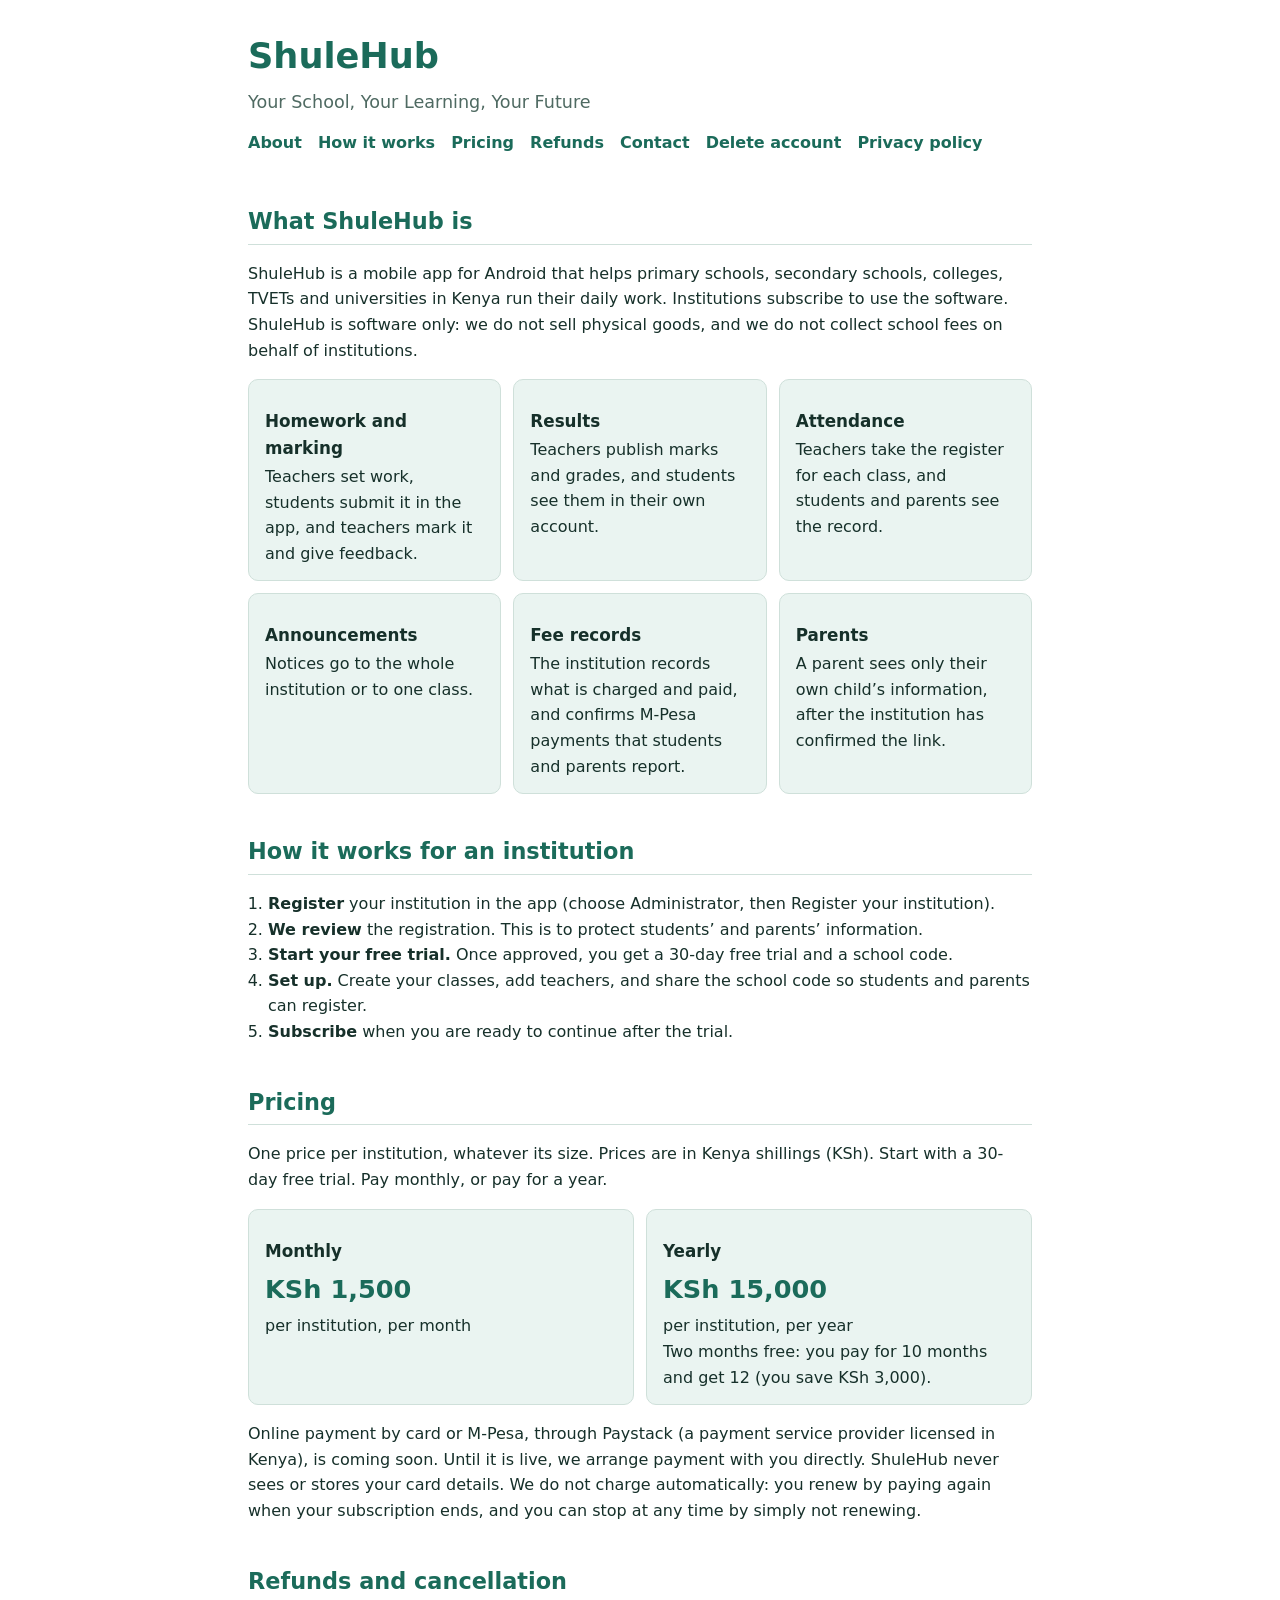
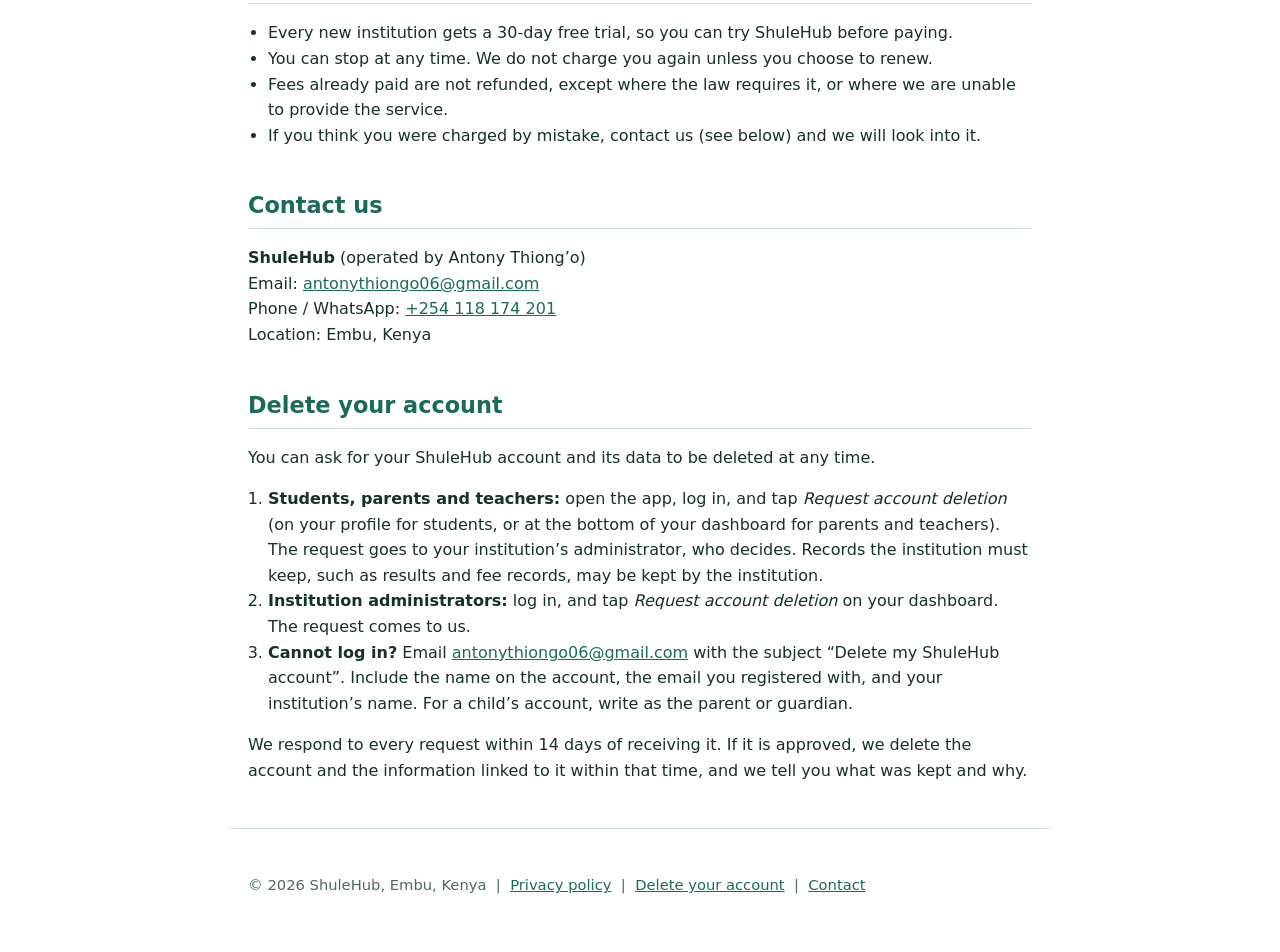
==== index.html @ 8aba0220 "Add files via upload" ====
<!DOCTYPE html>
<html lang="en">
<head>
<meta charset="utf-8">
<meta name="viewport" content="width=device-width, initial-scale=1">
<title>ShuleHub – School management app for Kenya</title>
<meta name="description" content="ShuleHub is a mobile app for schools, colleges, TVETs and universities in Kenya. Homework, results, attendance, announcements and fee records in one place.">
<style>
  :root {
    --bg: #ffffff;
    --text: #16302a;
    --muted: #4f6a62;
    --line: #cfe0da;
    --accent: #1b6b5a;
    --accent-text: #ffffff;
    --card: #eaf4f1;
  }
  @media (prefers-color-scheme: dark) {
    :root {
      --bg: #0f1a17;
      --text: #e4f1ed;
      --muted: #9bb8af;
      --line: #25403a;
      --accent: #5fc3a8;
      --accent-text: #08201a;
      --card: #16261f;
    }
  }
  * { box-sizing: border-box; }
  html { scroll-behavior: smooth; }
  body {
    margin: 0;
    background: var(--bg);
    color: var(--text);
    font-family: system-ui, -apple-system, "Segoe UI", Roboto, Arial, sans-serif;
    line-height: 1.6;
  }
  header, main, footer { max-width: 820px; margin: 0 auto; padding: 0 18px; }
  header { padding-top: 28px; padding-bottom: 8px; }
  h1 { color: var(--accent); font-size: 2.2rem; margin: 0; }
  .tagline { color: var(--muted); margin: 4px 0 14px; font-size: 1.1rem; }
  nav { display: flex; flex-wrap: wrap; gap: 6px 16px; margin: 10px 0 0; }
  nav a { color: var(--accent); text-decoration: none; font-weight: 600; }
  nav a:hover { text-decoration: underline; }
  h2 { color: var(--accent); font-size: 1.4rem; margin: 40px 0 8px; border-bottom: 1px solid var(--line); padding-bottom: 4px; }
  h3 { font-size: 1.05rem; margin: 14px 0 2px; }
  .grid { display: grid; grid-template-columns: repeat(auto-fit, minmax(230px, 1fr)); gap: 12px; margin: 12px 0; }
  .card { background: var(--card); border: 1px solid var(--line); border-radius: 10px; padding: 14px 16px; }
  .price { font-size: 1.6rem; font-weight: 700; color: var(--accent); margin: 4px 0; }
  .todo { background: #fff3a3; color: #000; padding: 0 4px; border-radius: 3px; }
  ol, ul { padding-left: 20px; }
  a { color: var(--accent); }
  footer { color: var(--muted); font-size: 0.92rem; padding-top: 30px; padding-bottom: 40px; border-top: 1px solid var(--line); margin-top: 44px; }
</style>
</head>
<body>

<header>
  <h1>ShuleHub</h1>
  <p class="tagline">Your School, Your Learning, Your Future</p>
  <nav>
    <a href="#about">About</a>
    <a href="#how">How it works</a>
    <a href="#pricing">Pricing</a>
    <a href="#refunds">Refunds</a>
    <a href="#contact">Contact</a>
    <a href="#delete-account">Delete account</a>
    <a href="privacy.html">Privacy policy</a>
  </nav>
</header>

<main>

<h2 id="about">What ShuleHub is</h2>
<p>
  ShuleHub is a mobile app for Android that helps primary schools, secondary schools, colleges, TVETs and
  universities in Kenya run their daily work. Institutions subscribe to use the software. ShuleHub
  is software only: we do not sell physical goods, and we do not collect school fees on behalf of institutions.
</p>
<div class="grid">
  <div class="card"><h3>Homework and marking</h3>Teachers set work, students submit it in the app, and teachers mark it and give feedback.</div>
  <div class="card"><h3>Results</h3>Teachers publish marks and grades, and students see them in their own account.</div>
  <div class="card"><h3>Attendance</h3>Teachers take the register for each class, and students and parents see the record.</div>
  <div class="card"><h3>Announcements</h3>Notices go to the whole institution or to one class.</div>
  <div class="card"><h3>Fee records</h3>The institution records what is charged and paid, and confirms M-Pesa payments that students and parents report.</div>
  <div class="card"><h3>Parents</h3>A parent sees only their own child’s information, after the institution has confirmed the link.</div>
</div>

<h2 id="how">How it works for an institution</h2>
<ol>
  <li><strong>Register</strong> your institution in the app (choose Administrator, then Register your institution).</li>
  <li><strong>We review</strong> the registration. This is to protect students’ and parents’ information.</li>
  <li><strong>Start your free trial.</strong> Once approved, you get a 30-day free trial and a school code.</li>
  <li><strong>Set up.</strong> Create your classes, add teachers, and share the school code so students and parents can register.</li>
  <li><strong>Subscribe</strong> when you are ready to continue after the trial.</li>
</ol>

<h2 id="pricing">Pricing</h2>
<p>
  One price per institution, whatever its size. Prices are in Kenya shillings (KSh). Start with a 30-day free trial.
  Pay monthly, or pay for a year.
</p>
<div class="grid">
  <div class="card">
    <h3>Monthly</h3>
    <div class="price">KSh 1,500</div>
    <div>per institution, per month</div>
  </div>
  <div class="card">
    <h3>Yearly</h3>
    <div class="price">KSh 15,000</div>
    <div>per institution, per year</div>
    <div>Two months free: you pay for 10 months and get 12 (you save KSh 3,000).</div>
  </div>
</div>
<p>
  Online payment by card or M-Pesa, through Paystack (a payment service provider licensed in Kenya), is coming
  soon. Until it is live, we arrange payment with you directly. ShuleHub never sees or stores your card details.
  We do not charge automatically: you renew by paying again when your subscription ends,
  and you can stop at any time by simply not renewing.
</p>

<h2 id="refunds">Refunds and cancellation</h2>
<ul>
  <li>Every new institution gets a 30-day free trial, so you can try ShuleHub before paying.</li>
  <li>You can stop at any time. We do not charge you again unless you choose to renew.</li>
  <li>Fees already paid are not refunded, except where the law requires it, or where we are unable to provide the service.</li>
  <li>If you think you were charged by mistake, contact us (see below) and we will look into it.</li>
</ul>

<h2 id="contact">Contact us</h2>
<p>
  <strong>ShuleHub</strong> (operated by Antony Thiong’o)<br>
  Email: <a href="mailto:antonythiongo06@gmail.com">antonythiongo06@gmail.com</a><br>
  Phone / WhatsApp: <a href="tel:+254118174201">+254 118 174 201</a><br>
  Location: Embu, Kenya
</p>

<h2 id="delete-account">Delete your account</h2>
<p>
  You can ask for your ShuleHub account and its data to be deleted at any time.
</p>
<ol>
  <li><strong>Students, parents and teachers:</strong> open the app, log in, and tap <em>Request account deletion</em>
    (on your profile for students, or at the bottom of your dashboard for parents and teachers).
    The request goes to your institution’s administrator, who decides. Records the institution must
    keep, such as results and fee records, may be kept by the institution.</li>
  <li><strong>Institution administrators:</strong> log in, and tap <em>Request account deletion</em> on your dashboard.
    The request comes to us.</li>
  <li><strong>Cannot log in?</strong> Email
    <a href="mailto:antonythiongo06@gmail.com?subject=Delete%20my%20ShuleHub%20account">antonythiongo06@gmail.com</a>
    with the subject “Delete my ShuleHub account”. Include the name on the account, the email you registered with, and your institution’s name.
    For a child’s account, write as the parent or guardian.</li>
</ol>
<p>
  We respond to every request within 14 days of receiving it. If it is approved, we delete the account and the
  information linked to it within that time, and we tell you what was kept and why.
</p>

</main>

<footer>
  <p>
    © 2026 ShuleHub, Embu, Kenya &nbsp;|&nbsp;
    <a href="privacy.html">Privacy policy</a> &nbsp;|&nbsp;
    <a href="#delete-account">Delete your account</a> &nbsp;|&nbsp;
    <a href="mailto:antonythiongo06@gmail.com">Contact</a>
  </p>
</footer>

</body>
</html>
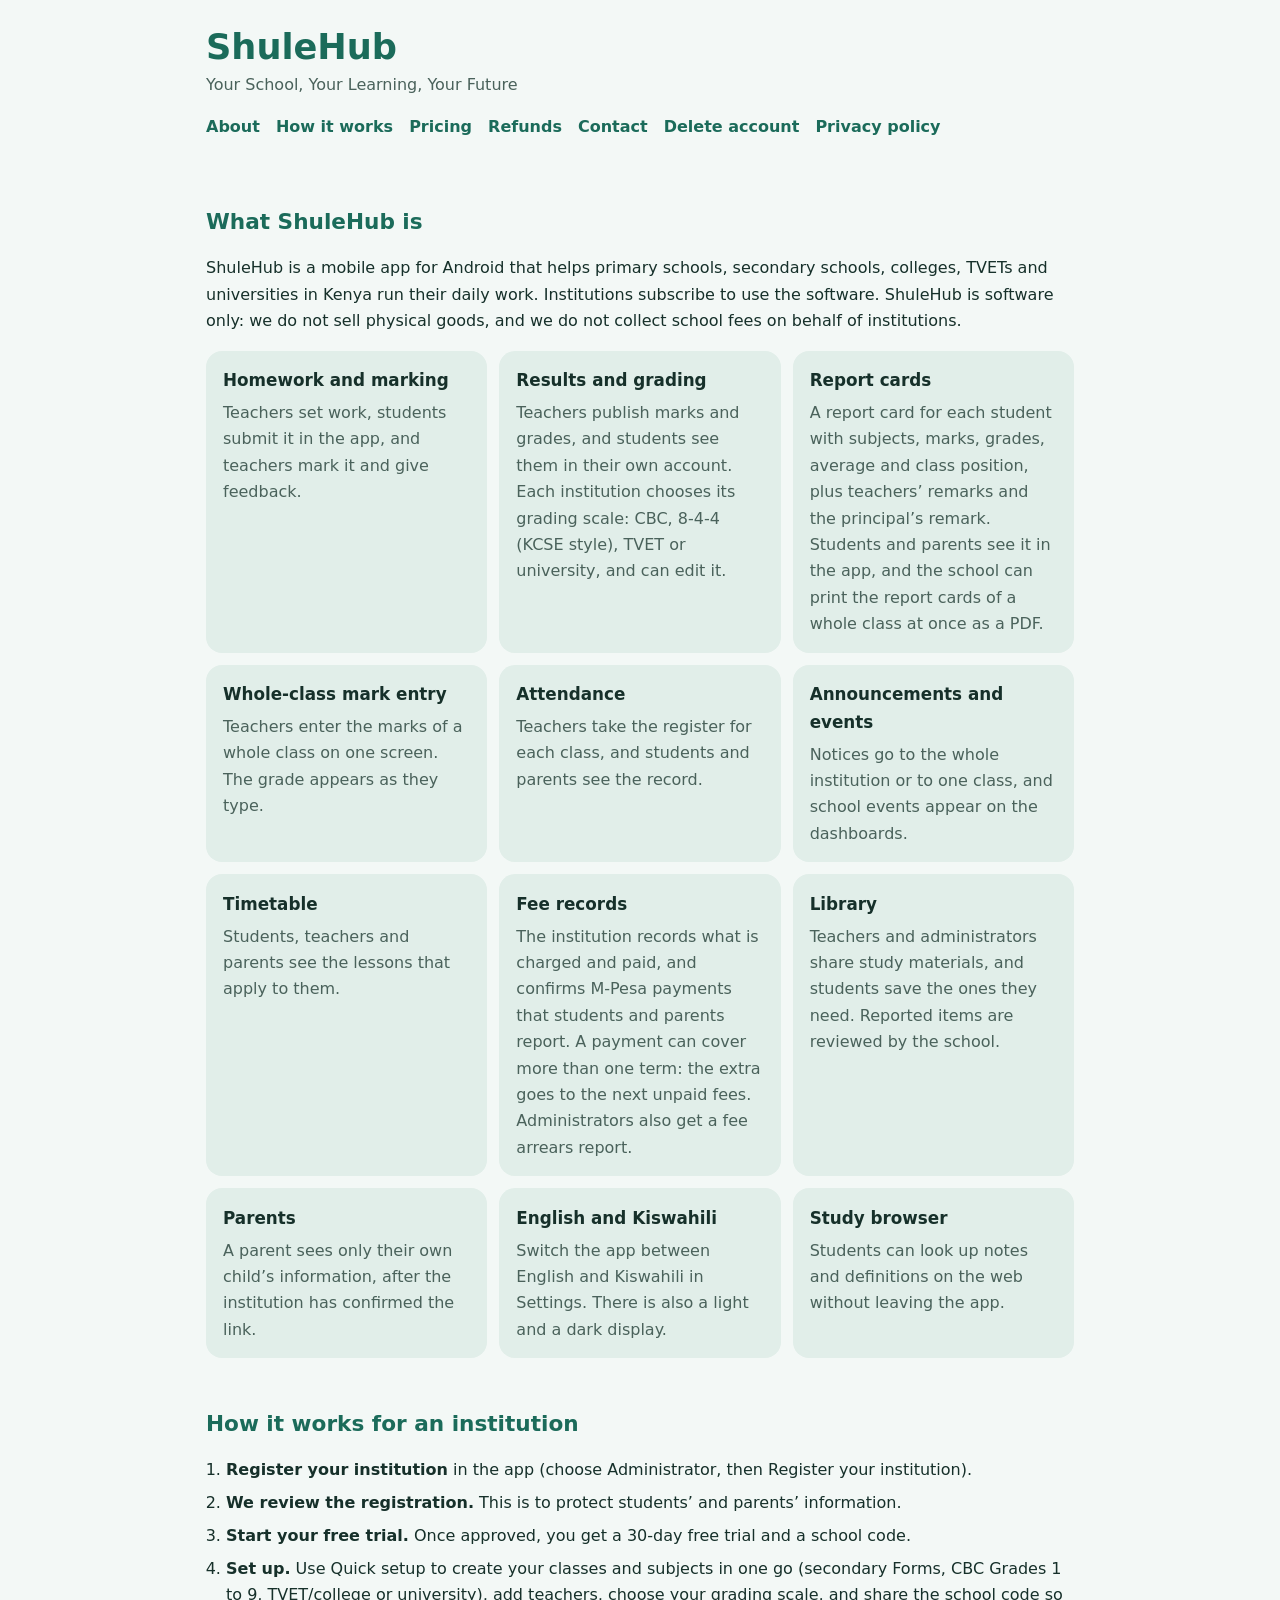
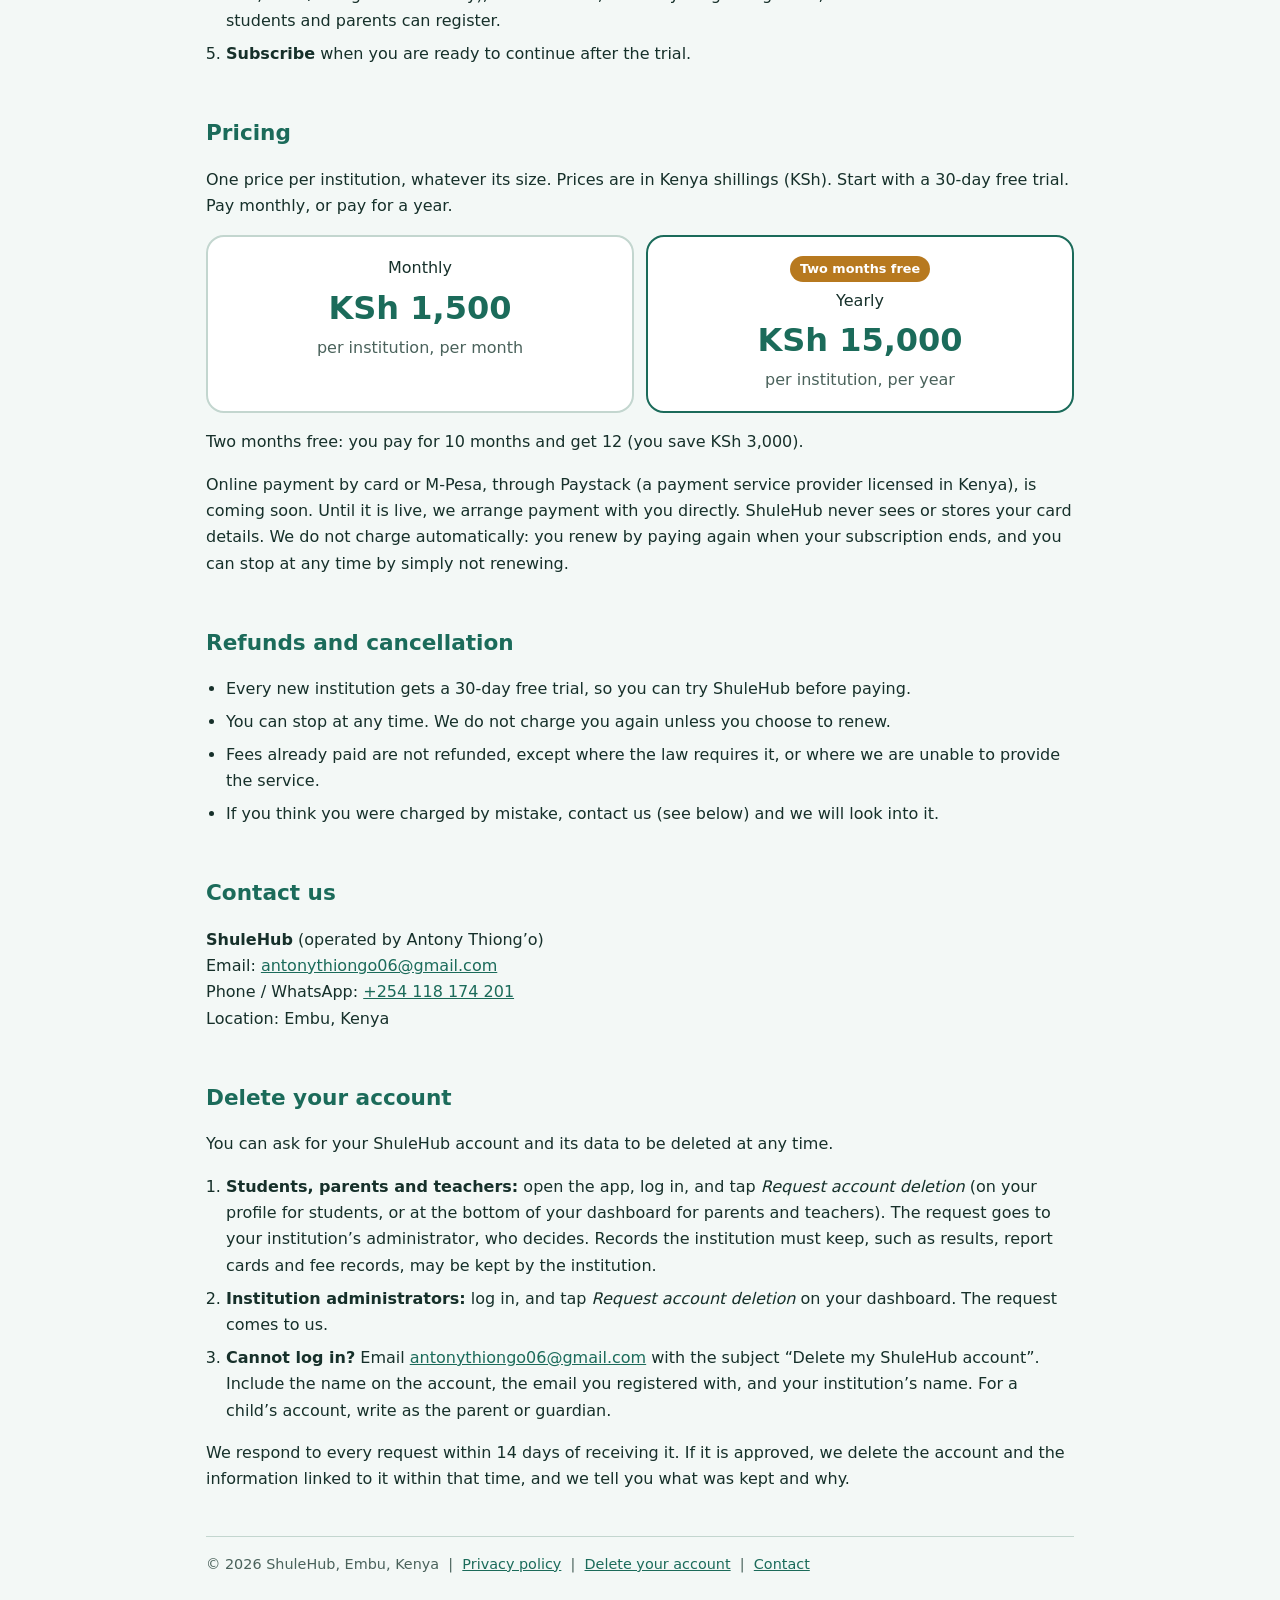
==== commit b6b5f626: "Add files via upload" ====
--- a/index.html
+++ b/index.html
@@ -1,124 +1,111 @@
-<!DOCTYPE html>
+<!doctype html>
 <html lang="en">
 <head>
 <meta charset="utf-8">
 <meta name="viewport" content="width=device-width, initial-scale=1">
-<title>ShuleHub – School management app for Kenya</title>
-<meta name="description" content="ShuleHub is a mobile app for schools, colleges, TVETs and universities in Kenya. Homework, results, attendance, announcements and fee records in one place.">
+<title>ShuleHub – Your School, Your Learning, Your Future</title>
+<meta name="description" content="ShuleHub is an Android app for primary schools, secondary schools, colleges, TVETs and universities in Kenya: homework, results, report cards, attendance, announcements and fee records.">
 <style>
-  :root {
-    --bg: #ffffff;
-    --text: #16302a;
-    --muted: #4f6a62;
-    --line: #cfe0da;
-    --accent: #1b6b5a;
-    --accent-text: #ffffff;
-    --card: #eaf4f1;
+  :root{
+    --bg:#f3f8f6; --card:#ffffff; --ink:#16302a; --muted:#4a625b;
+    --brand:#1b6b5a; --on-brand:#ffffff; --brand-soft:#e1eee9; --line:#c3d6cf; --accent:#b7791f;
   }
-  @media (prefers-color-scheme: dark) {
-    :root {
-      --bg: #0f1a17;
-      --text: #e4f1ed;
-      --muted: #9bb8af;
-      --line: #25403a;
-      --accent: #5fc3a8;
-      --accent-text: #08201a;
-      --card: #16261f;
+  @media (prefers-color-scheme: dark){
+    :root{
+      --bg:#0f1a17; --card:#16241f; --ink:#e4f1ed; --muted:#b7ccc5;
+      --brand:#5fc3a8; --on-brand:#08201a; --brand-soft:#21332d; --line:#33463f; --accent:#f0c070;
     }
   }
-  * { box-sizing: border-box; }
-  html { scroll-behavior: smooth; }
-  body {
-    margin: 0;
-    background: var(--bg);
-    color: var(--text);
-    font-family: system-ui, -apple-system, "Segoe UI", Roboto, Arial, sans-serif;
-    line-height: 1.6;
-  }
-  header, main, footer { max-width: 820px; margin: 0 auto; padding: 0 18px; }
-  header { padding-top: 28px; padding-bottom: 8px; }
-  h1 { color: var(--accent); font-size: 2.2rem; margin: 0; }
-  .tagline { color: var(--muted); margin: 4px 0 14px; font-size: 1.1rem; }
-  nav { display: flex; flex-wrap: wrap; gap: 6px 16px; margin: 10px 0 0; }
-  nav a { color: var(--accent); text-decoration: none; font-weight: 600; }
-  nav a:hover { text-decoration: underline; }
-  h2 { color: var(--accent); font-size: 1.4rem; margin: 40px 0 8px; border-bottom: 1px solid var(--line); padding-bottom: 4px; }
-  h3 { font-size: 1.05rem; margin: 14px 0 2px; }
-  .grid { display: grid; grid-template-columns: repeat(auto-fit, minmax(230px, 1fr)); gap: 12px; margin: 12px 0; }
-  .card { background: var(--card); border: 1px solid var(--line); border-radius: 10px; padding: 14px 16px; }
-  .price { font-size: 1.6rem; font-weight: 700; color: var(--accent); margin: 4px 0; }
-  .todo { background: #fff3a3; color: #000; padding: 0 4px; border-radius: 3px; }
-  ol, ul { padding-left: 20px; }
-  a { color: var(--accent); }
-  footer { color: var(--muted); font-size: 0.92rem; padding-top: 30px; padding-bottom: 40px; border-top: 1px solid var(--line); margin-top: 44px; }
+  *{box-sizing:border-box}
+  html{scroll-behavior:smooth}
+  body{margin:0;background:var(--bg);color:var(--ink);
+    font:16px/1.65 system-ui,-apple-system,"Segoe UI",Roboto,Arial,sans-serif}
+  .wrap{max-width:900px;margin:0 auto;padding:0 16px 56px}
+  a{color:var(--brand)}
+  header{padding:28px 0 8px}
+  header h1{margin:0;font-size:2.2rem;line-height:1.1;color:var(--brand)}
+  header p{margin:.3em 0 0;color:var(--muted)}
+  nav{display:flex;flex-wrap:wrap;gap:6px 16px;margin:16px 0 8px}
+  nav a{font-weight:600;text-decoration:none}
+  h2{font-size:1.35rem;margin:2.2em 0 .6em;color:var(--brand);scroll-margin-top:12px}
+  h3{margin:.1em 0 .3em;font-size:1.05rem}
+  .grid{display:grid;grid-template-columns:repeat(auto-fit,minmax(250px,1fr));gap:12px}
+  .card{background:var(--card);border:1px solid var(--line);border-radius:16px;padding:14px 16px}
+  .card p{margin:0;color:var(--muted)}
+  .soft{background:var(--brand-soft);border-color:transparent}
+  ol,ul{padding-left:1.25em}
+  li{margin:.4em 0}
+  .prices{display:grid;grid-template-columns:repeat(auto-fit,minmax(240px,1fr));gap:12px;margin:12px 0}
+  .price{background:var(--card);border:2px solid var(--line);border-radius:18px;padding:18px;text-align:center}
+  .price.best{border-color:var(--brand)}
+  .price .amt{font-size:2rem;font-weight:700;color:var(--brand)}
+  .price .per{color:var(--muted)}
+  .tag{display:inline-block;background:var(--accent);color:#fff;border-radius:999px;padding:2px 10px;font-size:.8rem;font-weight:700;margin-bottom:6px}
+  @media (prefers-color-scheme: dark){ .tag{color:#2b1c00} }
+  footer{margin-top:3em;color:var(--muted);font-size:.9rem;border-top:1px solid var(--line);padding-top:16px}
 </style>
 </head>
 <body>
+<div class="wrap">
 
 <header>
   <h1>ShuleHub</h1>
-  <p class="tagline">Your School, Your Learning, Your Future</p>
+  <p>Your School, Your Learning, Your Future</p>
   <nav>
     <a href="#about">About</a>
     <a href="#how">How it works</a>
     <a href="#pricing">Pricing</a>
     <a href="#refunds">Refunds</a>
     <a href="#contact">Contact</a>
-    <a href="#delete-account">Delete account</a>
+    <a href="#delete">Delete account</a>
     <a href="privacy.html">Privacy policy</a>
   </nav>
 </header>
 
-<main>
+<h2 id="about">What ShuleHub is</h2>
+<p>ShuleHub is a mobile app for Android that helps primary schools, secondary schools, colleges, TVETs and universities in Kenya run their daily work. Institutions subscribe to use the software. ShuleHub is software only: we do not sell physical goods, and we do not collect school fees on behalf of institutions.</p>
 
-<h2 id="about">What ShuleHub is</h2>
-<p>
-  ShuleHub is a mobile app for Android that helps primary schools, secondary schools, colleges, TVETs and
-  universities in Kenya run their daily work. Institutions subscribe to use the software. ShuleHub
-  is software only: we do not sell physical goods, and we do not collect school fees on behalf of institutions.
-</p>
 <div class="grid">
-  <div class="card"><h3>Homework and marking</h3>Teachers set work, students submit it in the app, and teachers mark it and give feedback.</div>
-  <div class="card"><h3>Results</h3>Teachers publish marks and grades, and students see them in their own account.</div>
-  <div class="card"><h3>Attendance</h3>Teachers take the register for each class, and students and parents see the record.</div>
-  <div class="card"><h3>Announcements</h3>Notices go to the whole institution or to one class.</div>
-  <div class="card"><h3>Fee records</h3>The institution records what is charged and paid, and confirms M-Pesa payments that students and parents report.</div>
-  <div class="card"><h3>Parents</h3>A parent sees only their own child’s information, after the institution has confirmed the link.</div>
+  <div class="card soft"><h3>Homework and marking</h3><p>Teachers set work, students submit it in the app, and teachers mark it and give feedback.</p></div>
+  <div class="card soft"><h3>Results and grading</h3><p>Teachers publish marks and grades, and students see them in their own account. Each institution chooses its grading scale: CBC, 8-4-4 (KCSE style), TVET or university, and can edit it.</p></div>
+  <div class="card soft"><h3>Report cards</h3><p>A report card for each student with subjects, marks, grades, average and class position, plus teachers’ remarks and the principal’s remark. Students and parents see it in the app, and the school can print the report cards of a whole class at once as a PDF.</p></div>
+  <div class="card soft"><h3>Whole-class mark entry</h3><p>Teachers enter the marks of a whole class on one screen. The grade appears as they type.</p></div>
+  <div class="card soft"><h3>Attendance</h3><p>Teachers take the register for each class, and students and parents see the record.</p></div>
+  <div class="card soft"><h3>Announcements and events</h3><p>Notices go to the whole institution or to one class, and school events appear on the dashboards.</p></div>
+  <div class="card soft"><h3>Timetable</h3><p>Students, teachers and parents see the lessons that apply to them.</p></div>
+  <div class="card soft"><h3>Fee records</h3><p>The institution records what is charged and paid, and confirms M-Pesa payments that students and parents report. A payment can cover more than one term: the extra goes to the next unpaid fees. Administrators also get a fee arrears report.</p></div>
+  <div class="card soft"><h3>Library</h3><p>Teachers and administrators share study materials, and students save the ones they need. Reported items are reviewed by the school.</p></div>
+  <div class="card soft"><h3>Parents</h3><p>A parent sees only their own child’s information, after the institution has confirmed the link.</p></div>
+  <div class="card soft"><h3>English and Kiswahili</h3><p>Switch the app between English and Kiswahili in Settings. There is also a light and a dark display.</p></div>
+  <div class="card soft"><h3>Study browser</h3><p>Students can look up notes and definitions on the web without leaving the app.</p></div>
 </div>
 
 <h2 id="how">How it works for an institution</h2>
 <ol>
-  <li><strong>Register</strong> your institution in the app (choose Administrator, then Register your institution).</li>
-  <li><strong>We review</strong> the registration. This is to protect students’ and parents’ information.</li>
+  <li><strong>Register your institution</strong> in the app (choose Administrator, then Register your institution).</li>
+  <li><strong>We review the registration.</strong> This is to protect students’ and parents’ information.</li>
   <li><strong>Start your free trial.</strong> Once approved, you get a 30-day free trial and a school code.</li>
-  <li><strong>Set up.</strong> Create your classes, add teachers, and share the school code so students and parents can register.</li>
+  <li><strong>Set up.</strong> Use Quick setup to create your classes and subjects in one go (secondary Forms, CBC Grades 1 to 9, TVET/college or university), add teachers, choose your grading scale, and share the school code so students and parents can register.</li>
   <li><strong>Subscribe</strong> when you are ready to continue after the trial.</li>
 </ol>
 
 <h2 id="pricing">Pricing</h2>
-<p>
-  One price per institution, whatever its size. Prices are in Kenya shillings (KSh). Start with a 30-day free trial.
-  Pay monthly, or pay for a year.
-</p>
-<div class="grid">
-  <div class="card">
-    <h3>Monthly</h3>
-    <div class="price">KSh 1,500</div>
-    <div>per institution, per month</div>
+<p>One price per institution, whatever its size. Prices are in Kenya shillings (KSh). Start with a 30-day free trial. Pay monthly, or pay for a year.</p>
+<div class="prices">
+  <div class="price">
+    <div>Monthly</div>
+    <div class="amt">KSh 1,500</div>
+    <div class="per">per institution, per month</div>
   </div>
-  <div class="card">
-    <h3>Yearly</h3>
-    <div class="price">KSh 15,000</div>
-    <div>per institution, per year</div>
-    <div>Two months free: you pay for 10 months and get 12 (you save KSh 3,000).</div>
+  <div class="price best">
+    <span class="tag">Two months free</span>
+    <div>Yearly</div>
+    <div class="amt">KSh 15,000</div>
+    <div class="per">per institution, per year</div>
   </div>
 </div>
-<p>
-  Online payment by card or M-Pesa, through Paystack (a payment service provider licensed in Kenya), is coming
-  soon. Until it is live, we arrange payment with you directly. ShuleHub never sees or stores your card details.
-  We do not charge automatically: you renew by paying again when your subscription ends,
-  and you can stop at any time by simply not renewing.
-</p>
+<p>Two months free: you pay for 10 months and get 12 (you save KSh 3,000).</p>
+<p>Online payment by card or M-Pesa, through Paystack (a payment service provider licensed in Kenya), is coming soon. Until it is live, we arrange payment with you directly. ShuleHub never sees or stores your card details. We do not charge automatically: you renew by paying again when your subscription ends, and you can stop at any time by simply not renewing.</p>
 
 <h2 id="refunds">Refunds and cancellation</h2>
 <ul>
@@ -129,44 +116,24 @@
 </ul>
 
 <h2 id="contact">Contact us</h2>
-<p>
-  <strong>ShuleHub</strong> (operated by Antony Thiong’o)<br>
-  Email: <a href="mailto:antonythiongo06@gmail.com">antonythiongo06@gmail.com</a><br>
-  Phone / WhatsApp: <a href="tel:+254118174201">+254 118 174 201</a><br>
-  Location: Embu, Kenya
-</p>
+<p><strong>ShuleHub</strong> (operated by Antony Thiong’o)<br>
+Email: <a href="mailto:antonythiongo06@gmail.com">antonythiongo06@gmail.com</a><br>
+Phone / WhatsApp: <a href="tel:+254118174201">+254 118 174 201</a><br>
+Location: Embu, Kenya</p>
 
-<h2 id="delete-account">Delete your account</h2>
-<p>
-  You can ask for your ShuleHub account and its data to be deleted at any time.
-</p>
+<h2 id="delete">Delete your account</h2>
+<p>You can ask for your ShuleHub account and its data to be deleted at any time.</p>
 <ol>
-  <li><strong>Students, parents and teachers:</strong> open the app, log in, and tap <em>Request account deletion</em>
-    (on your profile for students, or at the bottom of your dashboard for parents and teachers).
-    The request goes to your institution’s administrator, who decides. Records the institution must
-    keep, such as results and fee records, may be kept by the institution.</li>
-  <li><strong>Institution administrators:</strong> log in, and tap <em>Request account deletion</em> on your dashboard.
-    The request comes to us.</li>
-  <li><strong>Cannot log in?</strong> Email
-    <a href="mailto:antonythiongo06@gmail.com?subject=Delete%20my%20ShuleHub%20account">antonythiongo06@gmail.com</a>
-    with the subject “Delete my ShuleHub account”. Include the name on the account, the email you registered with, and your institution’s name.
-    For a child’s account, write as the parent or guardian.</li>
+  <li><strong>Students, parents and teachers:</strong> open the app, log in, and tap <em>Request account deletion</em> (on your profile for students, or at the bottom of your dashboard for parents and teachers). The request goes to your institution’s administrator, who decides. Records the institution must keep, such as results, report cards and fee records, may be kept by the institution.</li>
+  <li><strong>Institution administrators:</strong> log in, and tap <em>Request account deletion</em> on your dashboard. The request comes to us.</li>
+  <li><strong>Cannot log in?</strong> Email <a href="mailto:antonythiongo06@gmail.com?subject=Delete%20my%20ShuleHub%20account">antonythiongo06@gmail.com</a> with the subject “Delete my ShuleHub account”. Include the name on the account, the email you registered with, and your institution’s name. For a child’s account, write as the parent or guardian.</li>
 </ol>
-<p>
-  We respond to every request within 14 days of receiving it. If it is approved, we delete the account and the
-  information linked to it within that time, and we tell you what was kept and why.
-</p>
-
-</main>
+<p>We respond to every request within 14 days of receiving it. If it is approved, we delete the account and the information linked to it within that time, and we tell you what was kept and why.</p>
 
 <footer>
-  <p>
-    © 2026 ShuleHub, Embu, Kenya &nbsp;|&nbsp;
-    <a href="privacy.html">Privacy policy</a> &nbsp;|&nbsp;
-    <a href="#delete-account">Delete your account</a> &nbsp;|&nbsp;
-    <a href="mailto:antonythiongo06@gmail.com">Contact</a>
-  </p>
+  &copy; 2026 ShuleHub, Embu, Kenya &nbsp;|&nbsp; <a href="privacy.html">Privacy policy</a> &nbsp;|&nbsp; <a href="#delete">Delete your account</a> &nbsp;|&nbsp; <a href="mailto:antonythiongo06@gmail.com">Contact</a>
 </footer>
 
+</div>
 </body>
 </html>
